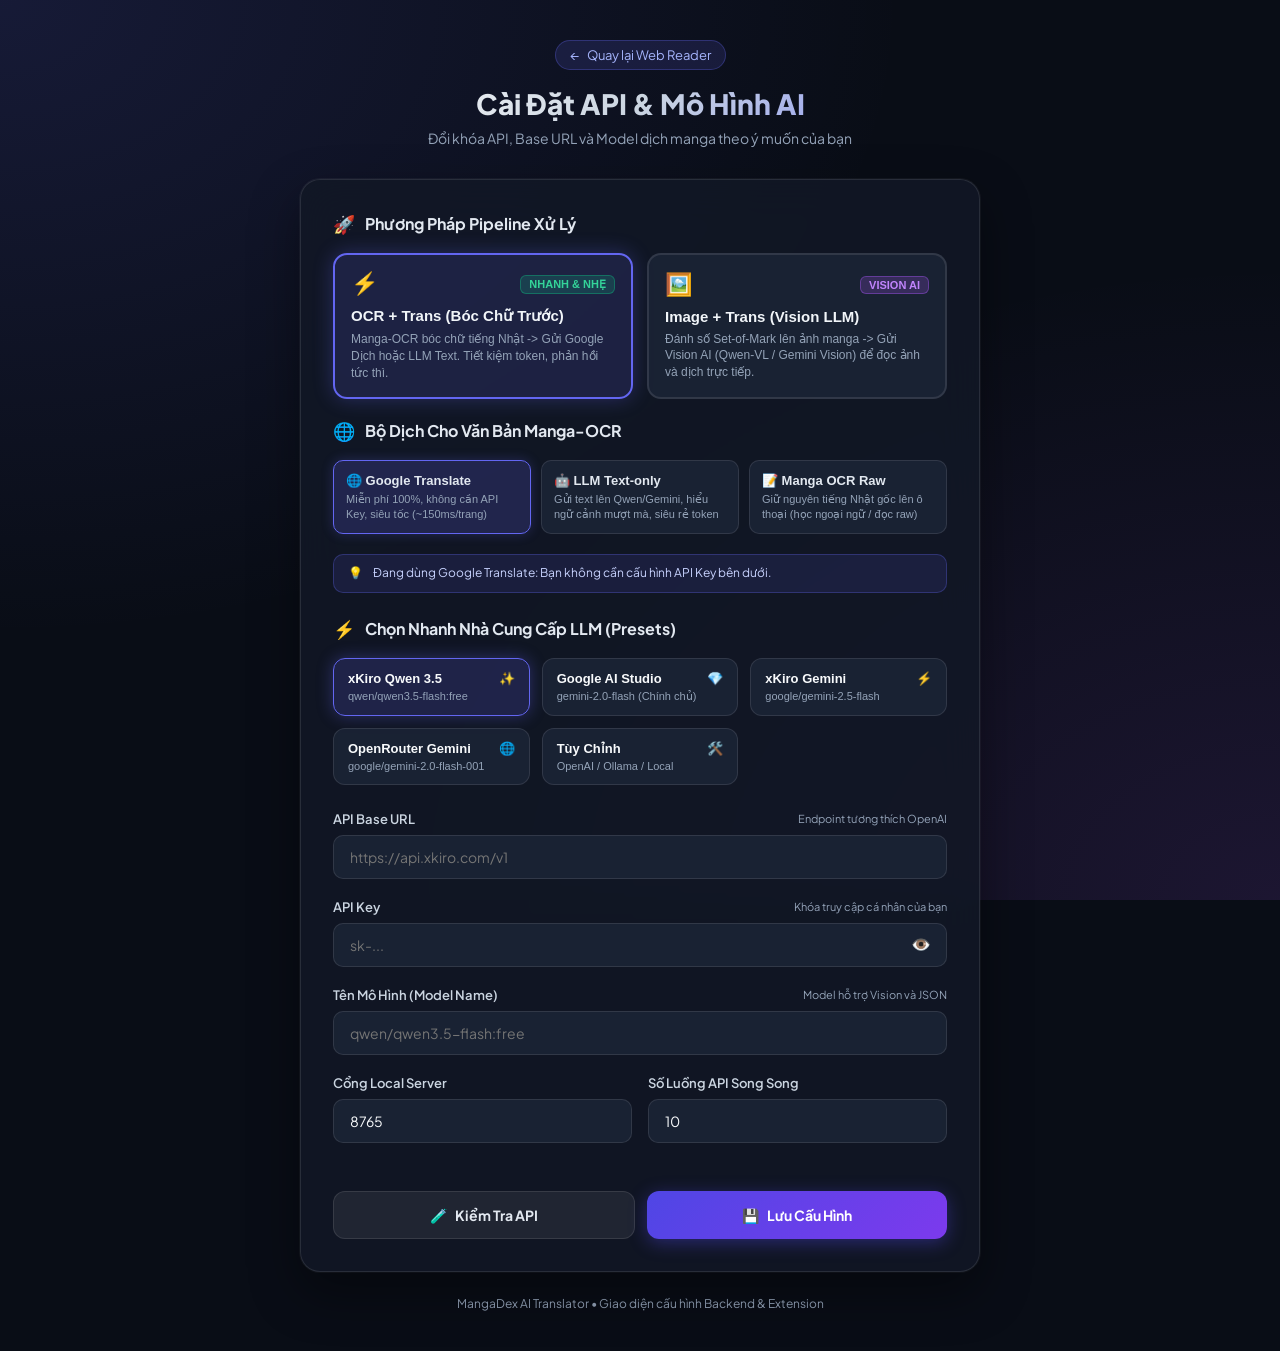
==== web_reader/settings.html @ a0b5b31e "feat: initial commit for MangaDex Overlay Translator MVP" ====
<!DOCTYPE html>
<html lang="vi">
<head>
    <meta charset="UTF-8">
    <meta name="viewport" content="width=device-width, initial-scale=1.0">
    <title>Cài Đặt API & Mô Hình - MangaDex AI Translator</title>
    <link rel="preconnect" href="https://fonts.googleapis.com">
    <link rel="preconnect" href="https://fonts.gstatic.com" crossorigin>
    <link href="https://fonts.googleapis.com/css2?family=Plus+Jakarta+Sans:wght@400;500;600;700;800&display=swap" rel="stylesheet">
    <style>
        :root {
            --bg-base: #090d16;
            --bg-card: rgba(18, 24, 38, 0.85);
            --bg-input: rgba(30, 41, 59, 0.7);
            --border-color: rgba(255, 255, 255, 0.1);
            --border-focus: #6366f1;
            --primary: #6366f1;
            --primary-hover: #4f46e5;
            --primary-glow: rgba(99, 102, 241, 0.35);
            --accent: #a855f7;
            --text-main: #f8fafc;
            --text-muted: #94a3b8;
            --success: #10b981;
            --error: #ef4444;
            --warning: #f59e0b;
        }

        * {
            box-sizing: border-box;
            margin: 0;
            padding: 0;
        }

        body {
            font-family: 'Plus Jakarta Sans', -apple-system, BlinkMacSystemFont, sans-serif;
            background-color: var(--bg-base);
            background-image: 
                radial-gradient(at 0% 0%, rgba(99, 102, 241, 0.15) 0px, transparent 50%),
                radial-gradient(at 100% 100%, rgba(168, 85, 247, 0.12) 0px, transparent 50%);
            background-attachment: fixed;
            color: var(--text-main);
            min-height: 100vh;
            display: flex;
            flex-direction: column;
            align-items: center;
            padding: 40px 20px;
        }

        .container {
            width: 100%;
            max-width: 680px;
        }

        /* Header */
        .header {
            text-align: center;
            margin-bottom: 32px;
        }

        .badge-nav {
            display: inline-flex;
            align-items: center;
            gap: 8px;
            padding: 6px 14px;
            background: rgba(99, 102, 241, 0.15);
            border: 1px solid rgba(99, 102, 241, 0.3);
            border-radius: 999px;
            font-size: 13px;
            color: #a5b4fc;
            text-decoration: none;
            margin-bottom: 16px;
            transition: all 0.2s ease;
        }

        .badge-nav:hover {
            background: rgba(99, 102, 241, 0.25);
            transform: translateY(-1px);
        }

        .title {
            font-size: 28px;
            font-weight: 800;
            background: linear-gradient(135deg, #ffffff 0%, #cbd5e1 50%, #818cf8 100%);
            -webkit-background-clip: text;
            -webkit-text-fill-color: transparent;
            margin-bottom: 8px;
        }

        .subtitle {
            font-size: 14px;
            color: var(--text-muted);
        }

        /* Settings Card */
        .card {
            background: var(--bg-card);
            backdrop-filter: blur(20px);
            -webkit-backdrop-filter: blur(20px);
            border: 1px solid var(--border-color);
            border-radius: 20px;
            padding: 32px;
            box-shadow: 0 20px 50px rgba(0, 0, 0, 0.4), 0 0 0 1px rgba(255, 255, 255, 0.05);
            margin-bottom: 24px;
        }

        .section-title {
            font-size: 16px;
            font-weight: 700;
            color: #e2e8f0;
            margin-bottom: 18px;
            display: flex;
            align-items: center;
            gap: 10px;
        }

        .section-title span.icon {
            font-size: 18px;
        }

        /* Pipeline & Provider Cards */
        .pipeline-grid {
            display: grid;
            grid-template-columns: 1fr 1fr;
            gap: 14px;
            margin-bottom: 20px;
        }

        .pipeline-card {
            background: var(--bg-input);
            border: 2px solid var(--border-color);
            border-radius: 14px;
            padding: 16px;
            color: var(--text-main);
            cursor: pointer;
            text-align: left;
            transition: all 0.2s cubic-bezier(0.16, 1, 0.3, 1);
            position: relative;
        }

        .pipeline-card:hover {
            border-color: rgba(99, 102, 241, 0.6);
            transform: translateY(-2px);
        }

        .pipeline-card.active {
            border-color: #6366f1;
            background: rgba(99, 102, 241, 0.15);
            box-shadow: 0 0 20px rgba(99, 102, 241, 0.3);
        }

        .pipeline-card-header {
            display: flex;
            justify-content: space-between;
            align-items: center;
            margin-bottom: 10px;
        }

        .badge-icon {
            font-size: 22px;
        }

        .badge-tag {
            font-size: 11px;
            font-weight: 700;
            padding: 2px 8px;
            border-radius: 6px;
            text-transform: uppercase;
        }

        .tag-speed {
            background: rgba(16, 185, 129, 0.2);
            color: #34d399;
            border: 1px solid rgba(16, 185, 129, 0.4);
        }

        .tag-vision {
            background: rgba(168, 85, 247, 0.2);
            color: #c084fc;
            border: 1px solid rgba(168, 85, 247, 0.4);
        }

        .pipeline-title {
            font-size: 15px;
            font-weight: 700;
            margin-bottom: 6px;
            color: #f1f5f9;
        }

        .pipeline-desc {
            font-size: 12px;
            color: var(--text-muted);
            line-height: 1.4;
        }

        .provider-grid {
            display: grid;
            grid-template-columns: repeat(auto-fit, minmax(180px, 1fr));
            gap: 10px;
            margin-bottom: 20px;
        }

        .provider-card {
            background: var(--bg-input);
            border: 1px solid var(--border-color);
            border-radius: 10px;
            padding: 12px;
            color: var(--text-main);
            cursor: pointer;
            text-align: left;
            transition: all 0.2s ease;
        }

        .provider-card:hover {
            border-color: rgba(99, 102, 241, 0.5);
            background: rgba(99, 102, 241, 0.08);
        }

        .provider-card.active {
            border-color: #6366f1;
            background: rgba(99, 102, 241, 0.2);
            box-shadow: 0 0 12px rgba(99, 102, 241, 0.25);
        }

        .provider-title {
            font-size: 13px;
            font-weight: 700;
            margin-bottom: 4px;
            color: #e2e8f0;
        }

        .provider-desc {
            font-size: 11px;
            color: var(--text-muted);
            line-height: 1.3;
        }

        .mode-info-banner {
            background: rgba(99, 102, 241, 0.12);
            border: 1px solid rgba(99, 102, 241, 0.3);
            border-radius: 10px;
            padding: 10px 14px;
            margin-bottom: 24px;
            display: flex;
            align-items: center;
            gap: 10px;
            font-size: 12px;
            color: #c7d2fe;
            line-height: 1.4;
        }

        .dimmed-section {
            opacity: 0.5;
            transition: all 0.3s ease;
        }

        /* Preset Cards */
        .presets-grid {
            display: grid;
            grid-template-columns: repeat(auto-fit, minmax(180px, 1fr));
            gap: 12px;
            margin-bottom: 26px;
        }

        .preset-btn {
            background: var(--bg-input);
            border: 1px solid var(--border-color);
            border-radius: 12px;
            padding: 12px 14px;
            color: var(--text-main);
            cursor: pointer;
            text-align: left;
            transition: all 0.2s ease;
            position: relative;
        }

        .preset-btn:hover {
            border-color: rgba(99, 102, 241, 0.6);
            background: rgba(99, 102, 241, 0.1);
            transform: translateY(-2px);
        }

        .preset-btn.active {
            border-color: var(--primary);
            background: rgba(99, 102, 241, 0.18);
            box-shadow: 0 0 16px var(--primary-glow);
        }

        .preset-name {
            font-size: 13px;
            font-weight: 700;
            margin-bottom: 4px;
            display: flex;
            align-items: center;
            justify-content: space-between;
        }

        .preset-desc {
            font-size: 11px;
            color: var(--text-muted);
            white-space: nowrap;
            overflow: hidden;
            text-overflow: ellipsis;
        }

        /* Form Controls */
        .form-group {
            margin-bottom: 20px;
        }

        .form-label {
            display: flex;
            justify-content: space-between;
            align-items: center;
            font-size: 13px;
            font-weight: 600;
            color: #cbd5e1;
            margin-bottom: 8px;
        }

        .form-label .hint {
            font-size: 11px;
            font-weight: 400;
            color: var(--text-muted);
        }

        .input-wrapper {
            position: relative;
            display: flex;
            align-items: center;
        }

        .form-input {
            width: 100%;
            background: var(--bg-input);
            border: 1px solid var(--border-color);
            border-radius: 10px;
            padding: 12px 16px;
            font-size: 14px;
            font-family: inherit;
            color: var(--text-main);
            outline: none;
            transition: all 0.2s ease;
        }

        .form-input:focus {
            border-color: var(--border-focus);
            box-shadow: 0 0 0 3px rgba(99, 102, 241, 0.25);
            background: rgba(30, 41, 59, 0.9);
        }

        .toggle-password-btn {
            position: absolute;
            right: 12px;
            background: none;
            border: none;
            color: var(--text-muted);
            cursor: pointer;
            font-size: 16px;
            padding: 4px;
            border-radius: 4px;
            transition: color 0.2s;
        }

        .toggle-password-btn:hover {
            color: var(--text-main);
        }

        .grid-2 {
            display: grid;
            grid-template-columns: 1fr 1fr;
            gap: 16px;
        }

        /* Test Result Alert */
        .alert-box {
            padding: 12px 16px;
            border-radius: 10px;
            font-size: 13px;
            margin-bottom: 20px;
            display: none;
            animation: fadeIn 0.3s ease;
        }

        @keyframes fadeIn {
            from { opacity: 0; transform: translateY(-6px); }
            to { opacity: 1; transform: translateY(0); }
        }

        .alert-box.success {
            display: flex;
            align-items: center;
            gap: 10px;
            background: rgba(16, 185, 129, 0.15);
            border: 1px solid rgba(16, 185, 129, 0.35);
            color: #6ee7b7;
        }

        .alert-box.error {
            display: flex;
            align-items: center;
            gap: 10px;
            background: rgba(239, 68, 68, 0.15);
            border: 1px solid rgba(239, 68, 68, 0.35);
            color: #fca5a5;
        }

        .alert-box.info {
            display: flex;
            align-items: center;
            gap: 10px;
            background: rgba(99, 102, 241, 0.15);
            border: 1px solid rgba(99, 102, 241, 0.35);
            color: #c7d2fe;
        }

        /* Buttons */
        .actions-group {
            display: flex;
            gap: 12px;
            margin-top: 28px;
        }

        .btn {
            flex: 1;
            padding: 14px 20px;
            border-radius: 12px;
            border: none;
            font-size: 14px;
            font-weight: 700;
            font-family: inherit;
            cursor: pointer;
            display: inline-flex;
            align-items: center;
            justify-content: center;
            gap: 8px;
            transition: all 0.2s cubic-bezier(0.16, 1, 0.3, 1);
        }

        .btn-primary {
            background: linear-gradient(135deg, #4f46e5 0%, #7c3aed 100%);
            color: white;
            box-shadow: 0 4px 18px rgba(79, 70, 229, 0.4);
        }

        .btn-primary:hover:not(:disabled) {
            filter: brightness(1.1);
            transform: translateY(-2px);
            box-shadow: 0 8px 24px rgba(79, 70, 229, 0.55);
        }

        .btn-secondary {
            background: rgba(255, 255, 255, 0.07);
            color: #e2e8f0;
            border: 1px solid var(--border-color);
        }

        .btn-secondary:hover:not(:disabled) {
            background: rgba(255, 255, 255, 0.12);
            transform: translateY(-1px);
        }

        .btn:disabled {
            opacity: 0.6;
            cursor: not-allowed;
            transform: none !important;
        }

        .spinner {
            width: 16px;
            height: 16px;
            border: 2px solid rgba(255, 255, 255, 0.3);
            border-top-color: white;
            border-radius: 50%;
            animation: spin 0.8s linear infinite;
        }

        @keyframes spin {
            to { transform: rotate(360deg); }
        }

        /* Footer */
        .footer {
            text-align: center;
            font-size: 12px;
            color: var(--text-muted);
            margin-top: 10px;
        }
    </style>
</head>
<body>

    <div class="container">
        <!-- Navigation Header -->
        <div class="header">
            <a href="/" class="badge-nav">
                <span>←</span>
                <span>Quay lại Web Reader</span>
            </a>
            <h1 class="title">Cài Đặt API & Mô Hình AI</h1>
            <p class="subtitle">Đổi khóa API, Base URL và Model dịch manga theo ý muốn của bạn</p>
        </div>

        <div class="card">
            <!-- 1. PIPELINE SELECTOR -->
            <div class="section-title">
                <span class="icon">🚀</span>
                <span>Phương Pháp Pipeline Xử Lý</span>
            </div>

            <div class="pipeline-grid" id="pipelineGrid">
                <button type="button" class="pipeline-card active" data-pipeline="ocr_trans">
                    <div class="pipeline-card-header">
                        <span class="badge-icon">⚡</span>
                        <span class="badge-tag tag-speed">Nhanh & Nhẹ</span>
                    </div>
                    <div class="pipeline-title">OCR + Trans (Bóc Chữ Trước)</div>
                    <div class="pipeline-desc">Manga-OCR bóc chữ tiếng Nhật -> Gửi Google Dịch hoặc LLM Text. Tiết kiệm token, phản hồi tức thì.</div>
                </button>

                <button type="button" class="pipeline-card" data-pipeline="image_trans">
                    <div class="pipeline-card-header">
                        <span class="badge-icon">🖼️</span>
                        <span class="badge-tag tag-vision">Vision AI</span>
                    </div>
                    <div class="pipeline-title">Image + Trans (Vision LLM)</div>
                    <div class="pipeline-desc">Đánh số Set-of-Mark lên ảnh manga -> Gửi Vision AI (Qwen-VL / Gemini Vision) để đọc ảnh và dịch trực tiếp.</div>
                </button>
            </div>

            <!-- 2. TRANSLATION PROVIDER (CHO OCR_TRANS) -->
            <div id="ocrProvidersSection">
                <div class="section-title" style="margin-top: 10px;">
                    <span class="icon">🌐</span>
                    <span>Bộ Dịch Cho Văn Bản Manga-OCR</span>
                </div>
                <div class="provider-grid" id="providerGrid">
                    <button type="button" class="provider-card active" data-provider="google">
                        <div class="provider-title">🌐 Google Translate</div>
                        <div class="provider-desc">Miễn phí 100%, không cần API Key, siêu tốc (~150ms/trang)</div>
                    </button>
                    <button type="button" class="provider-card" data-provider="llm_text">
                        <div class="provider-title">🤖 LLM Text-only</div>
                        <div class="provider-desc">Gửi text lên Qwen/Gemini, hiểu ngữ cảnh mượt mà, siêu rẻ token</div>
                    </button>
                    <button type="button" class="provider-card" data-provider="raw">
                        <div class="provider-title">📝 Manga OCR Raw</div>
                        <div class="provider-desc">Giữ nguyên tiếng Nhật gốc lên ô thoại (học ngoại ngữ / đọc raw)</div>
                    </button>
                </div>
            </div>

            <div class="mode-info-banner" id="modeInfoBanner">
                <span>💡</span>
                <span id="modeInfoText">Đang dùng Google Translate: Bạn không cần cấu hình API Key bên dưới.</span>
            </div>

            <!-- Preset Selector -->
            <div class="section-title" id="presetSectionTitle">
                <span class="icon">⚡</span>
                <span>Chọn Nhanh Nhà Cung Cấp LLM (Presets)</span>
            </div>

            <div class="presets-grid" id="presetsGrid">
                <button type="button" class="preset-btn active" data-preset="xkiro_qwen">
                    <div class="preset-name">xKiro Qwen 3.5 <span>✨</span></div>
                    <div class="preset-desc">qwen/qwen3.5-flash:free</div>
                </button>
                <button type="button" class="preset-btn" data-preset="google_aistudio">
                    <div class="preset-name">Google AI Studio <span>💎</span></div>
                    <div class="preset-desc">gemini-2.0-flash (Chính chủ)</div>
                </button>
                <button type="button" class="preset-btn" data-preset="xkiro_gemini">
                    <div class="preset-name">xKiro Gemini <span>⚡</span></div>
                    <div class="preset-desc">google/gemini-2.5-flash</div>
                </button>
                <button type="button" class="preset-btn" data-preset="openrouter_gemini">
                    <div class="preset-name">OpenRouter Gemini <span>🌐</span></div>
                    <div class="preset-desc">google/gemini-2.0-flash-001</div>
                </button>
                <button type="button" class="preset-btn" data-preset="custom">
                    <div class="preset-name">Tùy Chỉnh <span>🛠️</span></div>
                    <div class="preset-desc">OpenAI / Ollama / Local</div>
                </button>
            </div>

            <!-- Alert Notification -->
            <div class="alert-box" id="alertBox"></div>

            <!-- Form -->
            <form id="configForm">
                <!-- Base URL -->
                <div class="form-group">
                    <label class="form-label" for="baseUrl">
                        <span>API Base URL</span>
                        <span class="hint">Endpoint tương thích OpenAI</span>
                    </label>
                    <div class="input-wrapper">
                        <input type="text" id="baseUrl" class="form-input" placeholder="https://api.xkiro.com/v1" required>
                    </div>
                </div>

                <!-- API Key -->
                <div class="form-group">
                    <label class="form-label" for="apiKey">
                        <span>API Key</span>
                        <span class="hint">Khóa truy cập cá nhân của bạn</span>
                    </label>
                    <div class="input-wrapper">
                        <input type="password" id="apiKey" class="form-input" placeholder="sk-..." required>
                        <button type="button" class="toggle-password-btn" id="toggleKeyBtn" title="Xem/Ẩn API Key">👁️</button>
                    </div>
                </div>

                <!-- Model Name -->
                <div class="form-group">
                    <label class="form-label" for="modelName">
                        <span>Tên Mô Hình (Model Name)</span>
                        <span class="hint">Model hỗ trợ Vision và JSON</span>
                    </label>
                    <div class="input-wrapper">
                        <input type="text" id="modelName" class="form-input" placeholder="qwen/qwen3.5-flash:free" required>
                    </div>
                </div>

                <!-- Grid thông số phụ -->
                <div class="grid-2">
                    <div class="form-group">
                        <label class="form-label" for="serverPort">
                            <span>Cổng Local Server</span>
                        </label>
                        <input type="number" id="serverPort" class="form-input" value="8765" readonly title="Cổng dịch vụ">
                    </div>
                    <div class="form-group">
                        <label class="form-label" for="maxWorkers">
                            <span>Số Luồng API Song Song</span>
                        </label>
                        <input type="number" id="maxWorkers" class="form-input" value="10" min="1" max="20">
                    </div>
                </div>

                <!-- Actions -->
                <div class="actions-group">
                    <button type="button" class="btn btn-secondary" id="btnTestApi">
                        <span id="testIcon">🧪</span>
                        <span id="testText">Kiểm Tra API</span>
                    </button>
                    <button type="submit" class="btn btn-primary" id="btnSaveConfig">
                        <span id="saveIcon">💾</span>
                        <span id="saveText">Lưu Cấu Hình</span>
                    </button>
                </div>
            </form>
        </div>

        <div class="footer">
            <span>MangaDex AI Translator • Giao diện cấu hình Backend & Extension</span>
        </div>
    </div>

    <script>
        const PRESETS = {
            xkiro_qwen: {
                baseUrl: 'https://api.xkiro.com/v1',
                model: 'qwen/qwen3.5-flash:free',
            },
            google_aistudio: {
                baseUrl: 'https://generativelanguage.googleapis.com/v1beta/openai/',
                model: 'gemini-2.0-flash',
            },
            xkiro_gemini: {
                baseUrl: 'https://api.xkiro.com/v1',
                model: 'google/gemini-2.5-flash',
            },
            openrouter_gemini: {
                baseUrl: 'https://openrouter.ai/api/v1',
                model: 'google/gemini-2.0-flash-001',
            },
            custom: {}
        };

        const elements = {
            baseUrl: document.getElementById('baseUrl'),
            apiKey: document.getElementById('apiKey'),
            modelName: document.getElementById('modelName'),
            serverPort: document.getElementById('serverPort'),
            maxWorkers: document.getElementById('maxWorkers'),
            toggleKeyBtn: document.getElementById('toggleKeyBtn'),
            btnTestApi: document.getElementById('btnTestApi'),
            btnSaveConfig: document.getElementById('btnSaveConfig'),
            testIcon: document.getElementById('testIcon'),
            testText: document.getElementById('testText'),
            saveIcon: document.getElementById('saveIcon'),
            saveText: document.getElementById('saveText'),
            alertBox: document.getElementById('alertBox'),
            configForm: document.getElementById('configForm'),
            presetButtons: document.querySelectorAll('.preset-btn')
        };

        let currentPipeline = 'ocr_trans';
        let currentProvider = 'google';

        const pipelineButtons = document.querySelectorAll('.pipeline-card');
        const providerButtons = document.querySelectorAll('.provider-card');
        const ocrProvidersSection = document.getElementById('ocrProvidersSection');
        const modeInfoBanner = document.getElementById('modeInfoBanner');
        const modeInfoText = document.getElementById('modeInfoText');
        const presetSectionTitle = document.getElementById('presetSectionTitle');
        const presetsGrid = document.getElementById('presetsGrid');

        function updateModeUI() {
            pipelineButtons.forEach(btn => {
                btn.classList.toggle('active', btn.getAttribute('data-pipeline') === currentPipeline);
            });

            if (currentPipeline === 'image_trans') {
                if (ocrProvidersSection) ocrProvidersSection.style.display = 'none';
                if (modeInfoBanner) modeInfoBanner.style.display = 'flex';
                if (modeInfoText) modeInfoText.textContent = '🖼️ Image + Trans (Vision AI): Dùng mô hình Multimodal Vision LLM đọc ảnh Set-of-Mark và dịch trực tiếp.';
                elements.apiKey.required = true;
                elements.baseUrl.required = true;
                elements.modelName.required = true;
                if (presetSectionTitle) presetSectionTitle.style.display = 'flex';
                if (presetsGrid) {
                    presetsGrid.style.display = 'grid';
                    presetsGrid.classList.remove('dimmed-section');
                }
            } else {
                if (ocrProvidersSection) ocrProvidersSection.style.display = 'block';
                providerButtons.forEach(btn => {
                    btn.classList.toggle('active', btn.getAttribute('data-provider') === currentProvider);
                });

                if (currentProvider === 'google') {
                    if (modeInfoBanner) modeInfoBanner.style.display = 'flex';
                    if (modeInfoText) modeInfoText.textContent = '🌐 Manga-OCR + Google Translate: Chạy bóc chữ offline và dịch Google miễn phí. Không bắt buộc cấu hình API Key bên dưới.';
                    elements.apiKey.required = false;
                    elements.baseUrl.required = false;
                    elements.modelName.required = false;
                    if (presetsGrid) presetsGrid.classList.add('dimmed-section');
                } else if (currentProvider === 'raw') {
                    if (modeInfoBanner) modeInfoBanner.style.display = 'flex';
                    if (modeInfoText) modeInfoText.textContent = '📝 Manga-OCR Raw: Bóc tách và giữ nguyên chữ gốc tiếng Nhật 100% offline. Không cần API Key.';
                    elements.apiKey.required = false;
                    elements.baseUrl.required = false;
                    elements.modelName.required = false;
                    if (presetsGrid) presetsGrid.classList.add('dimmed-section');
                } else {
                    if (modeInfoBanner) modeInfoBanner.style.display = 'flex';
                    if (modeInfoText) modeInfoText.textContent = '🤖 Manga-OCR + LLM Text-only: Manga-OCR bóc chữ rồi gửi text thuần lên LLM. Tiết kiệm token, dịch mượt theo ngữ cảnh!';
                    elements.apiKey.required = true;
                    elements.baseUrl.required = true;
                    elements.modelName.required = true;
                    if (presetsGrid) presetsGrid.classList.remove('dimmed-section');
                }
            }
        }

        pipelineButtons.forEach(btn => {
            btn.addEventListener('click', () => {
                currentPipeline = btn.getAttribute('data-pipeline');
                updateModeUI();
            });
        });

        providerButtons.forEach(btn => {
            btn.addEventListener('click', () => {
                currentProvider = btn.getAttribute('data-provider');
                updateModeUI();
            });
        });

        function showAlert(type, message) {
            elements.alertBox.className = `alert-box ${type}`;
            elements.alertBox.innerHTML = `
                <span>${type === 'success' ? '✅' : type === 'error' ? '❌' : 'ℹ️'}</span>
                <span>${message}</span>
            `;
            elements.alertBox.style.display = 'flex';
        }

        function hideAlert() {
            elements.alertBox.style.display = 'none';
        }

        // Toggle password visibility
        elements.toggleKeyBtn.addEventListener('click', () => {
            const isPassword = elements.apiKey.type === 'password';
            elements.apiKey.type = isPassword ? 'text' : 'password';
            elements.toggleKeyBtn.textContent = isPassword ? '🔒' : '👁️';
        });

        // Preset button click
        elements.presetButtons.forEach(btn => {
            btn.addEventListener('click', () => {
                elements.presetButtons.forEach(b => b.classList.remove('active'));
                btn.classList.add('active');

                const presetKey = btn.getAttribute('data-preset');
                const p = PRESETS[presetKey];
                if (p && p.baseUrl) {
                    elements.baseUrl.value = p.baseUrl;
                    elements.modelName.value = p.model;
                }
            });
        });

        // Nạp cấu hình hiện tại từ Server
        async function loadCurrentConfig() {
            try {
                const res = await fetch('/api/config?full=1');
                if (res.ok) {
                    const data = await res.json();
                    elements.baseUrl.value = data.base_url || '';
                    elements.apiKey.value = data.api_key || '';
                    elements.modelName.value = data.model || '';
                    elements.serverPort.value = data.server_port || 8765;
                    elements.maxWorkers.value = data.max_workers || 10;

                    currentPipeline = data.pipeline_type || 'ocr_trans';
                    currentProvider = data.translation_provider || 'google';
                    updateModeUI();

                    // Nhận diện preset tương ứng nếu có
                    let matchedPreset = 'custom';
                    for (const [key, p] of Object.entries(PRESETS)) {
                        if (p.baseUrl === data.base_url && p.model === data.model) {
                            matchedPreset = key;
                            break;
                        }
                    }
                    elements.presetButtons.forEach(b => {
                        b.classList.toggle('active', b.getAttribute('data-preset') === matchedPreset);
                    });
                }
            } catch (err) {
                showAlert('error', 'Không thể kết nối đến server backend để nạp cấu hình!');
            }
        }

        // Kiểm tra API
        elements.btnTestApi.addEventListener('click', async () => {
            const baseUrl = elements.baseUrl.value.trim();
            const apiKey = elements.apiKey.value.trim();
            const model = elements.modelName.value.trim();

            if (!baseUrl || !apiKey || !model) {
                showAlert('error', 'Vui lòng điền đủ Base URL, API Key và Model trước khi kiểm tra!');
                return;
            }

            elements.btnTestApi.disabled = true;
            elements.testIcon.className = 'spinner';
            elements.testIcon.textContent = '';
            elements.testText.textContent = 'Đang kiểm tra...';
            hideAlert();

            const t0 = performance.now();
            try {
                const res = await fetch('/api/test-api', {
                    method: 'POST',
                    headers: { 'Content-Type': 'application/json' },
                    body: JSON.stringify({ base_url: baseUrl, api_key: apiKey, model })
                });
                const data = await res.json();
                const latency = Math.round(performance.now() - t0);

                if (data.ok) {
                    showAlert('success', `Kết nối thành công (${latency}ms)! Model phản hồi: "${data.reply || 'OK'}"`);
                } else {
                    showAlert('error', `Kiểm tra thất bại: ${data.message || 'Lỗi không xác định'}`);
                }
            } catch (err) {
                showAlert('error', `Lỗi mạng khi kết nối tới máy chủ local: ${err.message}`);
            } finally {
                elements.btnTestApi.disabled = false;
                elements.testIcon.className = '';
                elements.testIcon.textContent = '🧪';
                elements.testText.textContent = 'Kiểm Tra API';
            }
        });

        // Lưu Cấu Hình
        elements.configForm.addEventListener('submit', async (e) => {
            e.preventDefault();

            const payload = {
                pipeline_type: currentPipeline,
                translation_provider: currentPipeline === 'image_trans' ? 'vision_llm' : currentProvider,
                base_url: elements.baseUrl.value.trim(),
                api_key: elements.apiKey.value.trim(),
                model: elements.modelName.value.trim(),
                server_port: parseInt(elements.serverPort.value, 10) || 8765,
                max_workers: parseInt(elements.maxWorkers.value, 10) || 10
            };

            elements.btnSaveConfig.disabled = true;
            elements.saveIcon.className = 'spinner';
            elements.saveIcon.textContent = '';
            elements.saveText.textContent = 'Đang lưu...';
            hideAlert();

            try {
                const res = await fetch('/api/config', {
                    method: 'POST',
                    headers: { 'Content-Type': 'application/json' },
                    body: JSON.stringify(payload)
                });
                const data = await res.json();

                if (res.ok && data.ok) {
                    showAlert('success', 'Đã lưu cấu hình mới thành công! Hệ thống dịch đã sẵn sàng.');
                } else {
                    showAlert('error', `Không thể lưu cấu hình: ${data.message || 'Lỗi server'}`);
                }
            } catch (err) {
                showAlert('error', `Lỗi khi lưu cấu hình: ${err.message}`);
            } finally {
                elements.btnSaveConfig.disabled = false;
                elements.saveIcon.className = '';
                elements.saveIcon.textContent = '💾';
                elements.saveText.textContent = 'Lưu Cấu Hình';
            }
        });

        loadCurrentConfig();
    </script>
</body>
</html>
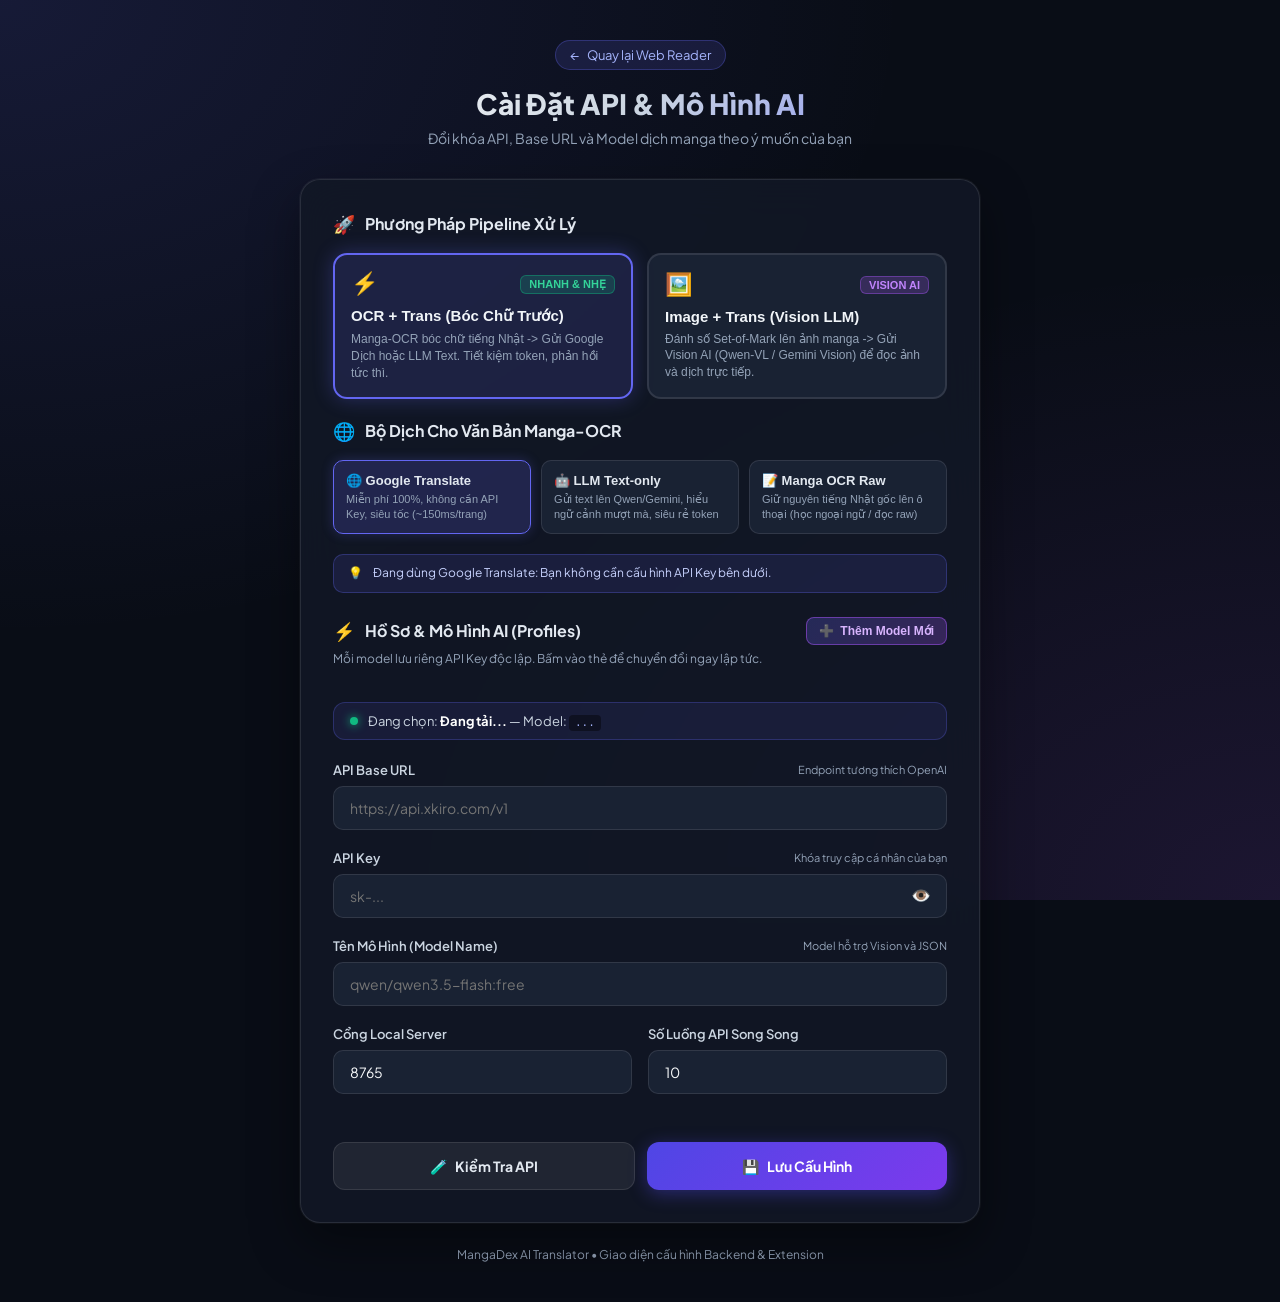
==== commit 3587e025: "non" ====
--- a/web_reader/settings.html
+++ b/web_reader/settings.html
@@ -253,53 +253,328 @@
             transition: all 0.3s ease;
         }
 
-        /* Preset Cards */
-        .presets-grid {
+        /* Section Header Row & Add Profile Button */
+        .section-header-row {
+            display: flex;
+            justify-content: space-between;
+            align-items: center;
+            margin-bottom: 6px;
+        }
+
+        .section-subtext {
+            font-size: 12px;
+            color: var(--text-muted);
+            margin-bottom: 16px;
+            line-height: 1.4;
+        }
+
+        .btn-add-profile {
+            display: inline-flex;
+            align-items: center;
+            gap: 6px;
+            padding: 6px 12px;
+            background: linear-gradient(135deg, rgba(99, 102, 241, 0.25) 0%, rgba(168, 85, 247, 0.25) 100%);
+            border: 1px solid rgba(168, 85, 247, 0.5);
+            border-radius: 8px;
+            color: #d8b4fe;
+            font-size: 12px;
+            font-weight: 700;
+            cursor: pointer;
+            transition: all 0.2s ease;
+        }
+
+        .btn-add-profile:hover {
+            background: linear-gradient(135deg, rgba(99, 102, 241, 0.45) 0%, rgba(168, 85, 247, 0.45) 100%);
+            border-color: #c084fc;
+            color: white;
+            transform: translateY(-1px);
+        }
+
+        /* Profile Cards Grid */
+        .profiles-grid {
             display: grid;
-            grid-template-columns: repeat(auto-fit, minmax(180px, 1fr));
+            grid-template-columns: repeat(auto-fit, minmax(200px, 1fr));
             gap: 12px;
-            margin-bottom: 26px;
-        }
-
-        .preset-btn {
+            margin-bottom: 18px;
+        }
+
+        .profile-card {
             background: var(--bg-input);
             border: 1px solid var(--border-color);
-            border-radius: 12px;
-            padding: 12px 14px;
+            border-radius: 14px;
+            padding: 14px;
             color: var(--text-main);
             cursor: pointer;
             text-align: left;
-            transition: all 0.2s ease;
+            transition: all 0.2s cubic-bezier(0.16, 1, 0.3, 1);
             position: relative;
-        }
-
-        .preset-btn:hover {
+            display: flex;
+            flex-direction: column;
+            gap: 8px;
+        }
+
+        .profile-card:hover {
             border-color: rgba(99, 102, 241, 0.6);
             background: rgba(99, 102, 241, 0.1);
             transform: translateY(-2px);
         }
 
-        .preset-btn.active {
+        .profile-card.active {
             border-color: var(--primary);
             background: rgba(99, 102, 241, 0.18);
-            box-shadow: 0 0 16px var(--primary-glow);
-        }
-
-        .preset-name {
+            box-shadow: 0 0 20px var(--primary-glow);
+        }
+
+        .profile-card-header {
+            display: flex;
+            align-items: center;
+            justify-content: space-between;
+            gap: 6px;
+        }
+
+        .profile-title-wrap {
+            display: flex;
+            align-items: center;
+            gap: 7px;
+            overflow: hidden;
+        }
+
+        .profile-icon {
+            font-size: 16px;
+            flex-shrink: 0;
+        }
+
+        .profile-name {
             font-size: 13px;
             font-weight: 700;
-            margin-bottom: 4px;
-            display: flex;
-            align-items: center;
-            justify-content: space-between;
-        }
-
-        .preset-desc {
-            font-size: 11px;
-            color: var(--text-muted);
+            color: #f8fafc;
             white-space: nowrap;
             overflow: hidden;
             text-overflow: ellipsis;
+        }
+
+        .profile-actions {
+            display: flex;
+            align-items: center;
+            gap: 4px;
+            flex-shrink: 0;
+        }
+
+        .badge-builtin {
+            font-size: 10px;
+            color: #94a3b8;
+            background: rgba(255, 255, 255, 0.06);
+            padding: 2px 6px;
+            border-radius: 4px;
+            font-weight: 500;
+        }
+
+        .btn-del-profile {
+            background: none;
+            border: none;
+            color: #94a3b8;
+            cursor: pointer;
+            padding: 3px 5px;
+            font-size: 13px;
+            border-radius: 4px;
+            line-height: 1;
+            transition: all 0.15s ease;
+        }
+
+        .btn-del-profile:hover {
+            color: #ef4444;
+            background: rgba(239, 68, 68, 0.15);
+        }
+
+        .profile-model-code {
+            font-family: ui-monospace, SFMono-Regular, Menlo, Monaco, Consolas, monospace;
+            font-size: 11px;
+            color: #94a3b8;
+            background: rgba(0, 0, 0, 0.35);
+            padding: 4px 8px;
+            border-radius: 6px;
+            white-space: nowrap;
+            overflow: hidden;
+            text-overflow: ellipsis;
+            border: 1px solid rgba(255, 255, 255, 0.05);
+        }
+
+        .profile-card-footer {
+            display: flex;
+            justify-content: space-between;
+            align-items: center;
+            margin-top: 2px;
+        }
+
+        .badge-key {
+            font-size: 10px;
+            font-weight: 700;
+            padding: 3px 8px;
+            border-radius: 6px;
+            display: inline-flex;
+            align-items: center;
+            gap: 4px;
+        }
+
+        .badge-key.key-yes {
+            background: rgba(16, 185, 129, 0.15);
+            color: #6ee7b7;
+            border: 1px solid rgba(16, 185, 129, 0.35);
+        }
+
+        .badge-key.key-no {
+            background: rgba(245, 158, 11, 0.15);
+            color: #fcd34d;
+            border: 1px solid rgba(245, 158, 11, 0.35);
+        }
+
+        .active-check {
+            font-size: 11px;
+            font-weight: 700;
+            color: #818cf8;
+        }
+
+        /* Active Profile Notification Banner */
+        .active-profile-banner {
+            background: rgba(99, 102, 241, 0.1);
+            border: 1px solid rgba(99, 102, 241, 0.28);
+            border-radius: 12px;
+            padding: 10px 16px;
+            margin-bottom: 22px;
+            font-size: 13px;
+            display: flex;
+            align-items: center;
+            gap: 10px;
+            color: #cbd5e1;
+        }
+
+        .active-dot {
+            width: 8px;
+            height: 8px;
+            border-radius: 50%;
+            background: #10b981;
+            box-shadow: 0 0 10px #10b981;
+            flex-shrink: 0;
+        }
+
+        .active-profile-banner strong {
+            color: #ffffff;
+        }
+
+        .active-profile-banner code {
+            font-family: ui-monospace, monospace;
+            background: rgba(0, 0, 0, 0.4);
+            padding: 2px 6px;
+            border-radius: 4px;
+            color: #a5b4fc;
+            font-size: 11px;
+        }
+
+        /* Modal Backdrop & Dialog */
+        .modal-backdrop {
+            position: fixed;
+            top: 0;
+            left: 0;
+            right: 0;
+            bottom: 0;
+            background: rgba(0, 0, 0, 0.75);
+            backdrop-filter: blur(8px);
+            -webkit-backdrop-filter: blur(8px);
+            z-index: 99999;
+            display: flex;
+            align-items: center;
+            justify-content: center;
+            padding: 20px;
+            opacity: 0;
+            pointer-events: none;
+            transition: all 0.2s ease;
+        }
+
+        .modal-backdrop.open {
+            opacity: 1;
+            pointer-events: auto;
+        }
+
+        .modal-dialog {
+            background: #121826;
+            border: 1px solid rgba(255, 255, 255, 0.15);
+            border-radius: 20px;
+            padding: 28px;
+            width: 100%;
+            max-width: 520px;
+            box-shadow: 0 25px 60px rgba(0, 0, 0, 0.7), 0 0 0 1px rgba(99, 102, 241, 0.2);
+            transform: translateY(12px) scale(0.96);
+            transition: all 0.25s cubic-bezier(0.16, 1, 0.3, 1);
+        }
+
+        .modal-backdrop.open .modal-dialog {
+            transform: translateY(0) scale(1);
+        }
+
+        .modal-header {
+            display: flex;
+            justify-content: space-between;
+            align-items: center;
+            margin-bottom: 16px;
+        }
+
+        .modal-title {
+            font-size: 18px;
+            font-weight: 800;
+            color: #ffffff;
+            display: flex;
+            align-items: center;
+            gap: 8px;
+        }
+
+        .modal-close-btn {
+            background: none;
+            border: none;
+            color: #94a3b8;
+            font-size: 20px;
+            cursor: pointer;
+            padding: 4px;
+            border-radius: 6px;
+            line-height: 1;
+            transition: color 0.2s, background 0.2s;
+        }
+
+        .modal-close-btn:hover {
+            color: #ffffff;
+            background: rgba(255, 255, 255, 0.1);
+        }
+
+        .template-chips-label {
+            font-size: 12px;
+            font-weight: 600;
+            color: #94a3b8;
+            margin-bottom: 8px;
+        }
+
+        .template-chips {
+            display: flex;
+            flex-wrap: wrap;
+            gap: 6px;
+            margin-bottom: 20px;
+        }
+
+        .template-chip {
+            background: rgba(255, 255, 255, 0.05);
+            border: 1px solid rgba(255, 255, 255, 0.12);
+            padding: 6px 12px;
+            border-radius: 8px;
+            font-size: 11px;
+            font-weight: 600;
+            color: #cbd5e1;
+            cursor: pointer;
+            transition: all 0.15s ease;
+        }
+
+        .template-chip:hover {
+            background: #4f46e5;
+            border-color: #6366f1;
+            color: white;
+            transform: translateY(-1px);
         }
 
         /* Form Controls */
@@ -554,33 +829,26 @@
                 <span id="modeInfoText">Đang dùng Google Translate: Bạn không cần cấu hình API Key bên dưới.</span>
             </div>
 
-            <!-- Preset Selector -->
-            <div class="section-title" id="presetSectionTitle">
-                <span class="icon">⚡</span>
-                <span>Chọn Nhanh Nhà Cung Cấp LLM (Presets)</span>
+            <!-- Preset & Profiles Selector -->
+            <div class="section-header-row" id="presetSectionTitle">
+                <div class="section-title" style="margin-bottom: 0;">
+                    <span class="icon">⚡</span>
+                    <span>Hồ Sơ & Mô Hình AI (Profiles)</span>
+                </div>
+                <button type="button" class="btn-add-profile" id="btnAddProfile">
+                    <span>➕</span>
+                    <span>Thêm Model Mới</span>
+                </button>
             </div>
-
-            <div class="presets-grid" id="presetsGrid">
-                <button type="button" class="preset-btn active" data-preset="xkiro_qwen">
-                    <div class="preset-name">xKiro Qwen 3.5 <span>✨</span></div>
-                    <div class="preset-desc">qwen/qwen3.5-flash:free</div>
-                </button>
-                <button type="button" class="preset-btn" data-preset="google_aistudio">
-                    <div class="preset-name">Google AI Studio <span>💎</span></div>
-                    <div class="preset-desc">gemini-2.0-flash (Chính chủ)</div>
-                </button>
-                <button type="button" class="preset-btn" data-preset="xkiro_gemini">
-                    <div class="preset-name">xKiro Gemini <span>⚡</span></div>
-                    <div class="preset-desc">google/gemini-2.5-flash</div>
-                </button>
-                <button type="button" class="preset-btn" data-preset="openrouter_gemini">
-                    <div class="preset-name">OpenRouter Gemini <span>🌐</span></div>
-                    <div class="preset-desc">google/gemini-2.0-flash-001</div>
-                </button>
-                <button type="button" class="preset-btn" data-preset="custom">
-                    <div class="preset-name">Tùy Chỉnh <span>🛠️</span></div>
-                    <div class="preset-desc">OpenAI / Ollama / Local</div>
-                </button>
+            <p class="section-subtext" id="presetSectionSubtext">Mỗi model lưu riêng API Key độc lập. Bấm vào thẻ để chuyển đổi ngay lập tức.</p>
+
+            <div class="profiles-grid" id="profilesGrid">
+                <!-- Sẽ được tải tự động từ config.profiles -->
+            </div>
+
+            <div class="active-profile-banner" id="activeProfileBanner">
+                <span class="active-dot"></span>
+                <span>Đang chọn: <strong id="activeProfileName">Đang tải...</strong> — Model: <code id="activeProfileModel">...</code></span>
             </div>
 
             <!-- Alert Notification -->
@@ -657,25 +925,99 @@
         </div>
     </div>
 
+    <!-- Modal Thêm Model Mới -->
+    <div class="modal-backdrop" id="addProfileModal">
+        <div class="modal-dialog">
+            <div class="modal-header">
+                <div class="modal-title">➕ Thêm Mô Hình AI Mới</div>
+                <button type="button" class="modal-close-btn" id="modalCloseBtn" title="Đóng">✕</button>
+            </div>
+
+            <div class="template-chips-label">⚡ Mẫu nhanh (bấm để tự điền Base URL & Model):</div>
+            <div class="template-chips">
+                <button type="button" class="template-chip" data-tpl="deepseek">DeepSeek V3</button>
+                <button type="button" class="template-chip" data-tpl="openai">OpenAI GPT-4o-mini</button>
+                <button type="button" class="template-chip" data-tpl="claude_or">Claude 3.5 Sonnet</button>
+                <button type="button" class="template-chip" data-tpl="ollama">Ollama Local (Llama 3)</button>
+                <button type="button" class="template-chip" data-tpl="groq">Groq Llama 3.3</button>
+            </div>
+
+            <form id="addProfileForm">
+                <div class="form-group">
+                    <label class="form-label" for="newProfName">
+                        <span>Tên gợi nhớ</span>
+                        <span class="hint">Ví dụ: DeepSeek V3, My OpenAI</span>
+                    </label>
+                    <input type="text" id="newProfName" class="form-input" placeholder="DeepSeek V3" required>
+                </div>
+
+                <div class="form-group">
+                    <label class="form-label" for="newProfBaseUrl">
+                        <span>API Base URL</span>
+                        <span class="hint">Endpoint tương thích OpenAI</span>
+                    </label>
+                    <input type="text" id="newProfBaseUrl" class="form-input" placeholder="https://api.deepseek.com/v1" required>
+                </div>
+
+                <div class="form-group">
+                    <label class="form-label" for="newProfModel">
+                        <span>Tên Mã Model (Model ID)</span>
+                        <span class="hint">Chuỗi model gửi trong JSON payload</span>
+                    </label>
+                    <input type="text" id="newProfModel" class="form-input" placeholder="deepseek-chat" required>
+                </div>
+
+                <div class="form-group">
+                    <label class="form-label" for="newProfApiKey">
+                        <span>API Key riêng cho Model này</span>
+                        <span class="hint">Lưu độc lập, không bị ghi đè khi đổi model</span>
+                    </label>
+                    <input type="password" id="newProfApiKey" class="form-input" placeholder="sk-..." required>
+                </div>
+
+                <div class="actions-group" style="margin-top: 24px;">
+                    <button type="button" class="btn btn-secondary" id="modalCancelBtn">Hủy Bỏ</button>
+                    <button type="submit" class="btn btn-primary" id="modalSubmitBtn">
+                        <span>💾</span>
+                        <span>Lưu & Kích Hoạt Ngay</span>
+                    </button>
+                </div>
+            </form>
+        </div>
+    </div>
+
     <script>
-        const PRESETS = {
-            xkiro_qwen: {
-                baseUrl: 'https://api.xkiro.com/v1',
-                model: 'qwen/qwen3.5-flash:free',
+        let appConfig = null;
+        let activeProfileId = 'xkiro_qwen';
+        let currentPipeline = 'ocr_trans';
+        let currentProvider = 'google';
+
+        const QUICK_TEMPLATES = {
+            deepseek: {
+                name: 'DeepSeek V3',
+                baseUrl: 'https://api.deepseek.com/v1',
+                model: 'deepseek-chat'
             },
-            google_aistudio: {
-                baseUrl: 'https://generativelanguage.googleapis.com/v1beta/openai/',
-                model: 'gemini-2.0-flash',
+            openai: {
+                name: 'OpenAI GPT-4o-mini',
+                baseUrl: 'https://api.openai.com/v1',
+                model: 'gpt-4o-mini'
             },
-            xkiro_gemini: {
-                baseUrl: 'https://api.xkiro.com/v1',
-                model: 'google/gemini-2.5-flash',
+            claude_or: {
+                name: 'Claude 3.5 Sonnet (OpenRouter)',
+                baseUrl: 'https://openrouter.ai/api/v1',
+                model: 'anthropic/claude-3.5-sonnet'
             },
-            openrouter_gemini: {
-                baseUrl: 'https://openrouter.ai/api/v1',
-                model: 'google/gemini-2.0-flash-001',
+            ollama: {
+                name: 'Ollama Local (Llama 3)',
+                baseUrl: 'http://localhost:11434/v1',
+                model: 'llama3'
             },
-            custom: {}
+            groq: {
+                name: 'Groq Llama 3.3 70B',
+                baseUrl: 'https://api.groq.com/openai/v1',
+                model: 'llama-3.3-70b-versatile'
+            }
         };
 
         const elements = {
@@ -693,11 +1035,22 @@
             saveText: document.getElementById('saveText'),
             alertBox: document.getElementById('alertBox'),
             configForm: document.getElementById('configForm'),
-            presetButtons: document.querySelectorAll('.preset-btn')
+            profilesGrid: document.getElementById('profilesGrid'),
+            btnAddProfile: document.getElementById('btnAddProfile'),
+            activeProfileBanner: document.getElementById('activeProfileBanner'),
+            activeProfileName: document.getElementById('activeProfileName'),
+            activeProfileModel: document.getElementById('activeProfileModel'),
+            
+            // Modal Elements
+            addProfileModal: document.getElementById('addProfileModal'),
+            modalCloseBtn: document.getElementById('modalCloseBtn'),
+            modalCancelBtn: document.getElementById('modalCancelBtn'),
+            addProfileForm: document.getElementById('addProfileForm'),
+            newProfName: document.getElementById('newProfName'),
+            newProfBaseUrl: document.getElementById('newProfBaseUrl'),
+            newProfModel: document.getElementById('newProfModel'),
+            newProfApiKey: document.getElementById('newProfApiKey')
         };
-
-        let currentPipeline = 'ocr_trans';
-        let currentProvider = 'google';
 
         const pipelineButtons = document.querySelectorAll('.pipeline-card');
         const providerButtons = document.querySelectorAll('.provider-card');
@@ -705,69 +1058,29 @@
         const modeInfoBanner = document.getElementById('modeInfoBanner');
         const modeInfoText = document.getElementById('modeInfoText');
         const presetSectionTitle = document.getElementById('presetSectionTitle');
-        const presetsGrid = document.getElementById('presetsGrid');
-
-        function updateModeUI() {
-            pipelineButtons.forEach(btn => {
-                btn.classList.toggle('active', btn.getAttribute('data-pipeline') === currentPipeline);
-            });
-
-            if (currentPipeline === 'image_trans') {
-                if (ocrProvidersSection) ocrProvidersSection.style.display = 'none';
-                if (modeInfoBanner) modeInfoBanner.style.display = 'flex';
-                if (modeInfoText) modeInfoText.textContent = '🖼️ Image + Trans (Vision AI): Dùng mô hình Multimodal Vision LLM đọc ảnh Set-of-Mark và dịch trực tiếp.';
-                elements.apiKey.required = true;
-                elements.baseUrl.required = true;
-                elements.modelName.required = true;
-                if (presetSectionTitle) presetSectionTitle.style.display = 'flex';
-                if (presetsGrid) {
-                    presetsGrid.style.display = 'grid';
-                    presetsGrid.classList.remove('dimmed-section');
-                }
-            } else {
-                if (ocrProvidersSection) ocrProvidersSection.style.display = 'block';
-                providerButtons.forEach(btn => {
-                    btn.classList.toggle('active', btn.getAttribute('data-provider') === currentProvider);
-                });
-
-                if (currentProvider === 'google') {
-                    if (modeInfoBanner) modeInfoBanner.style.display = 'flex';
-                    if (modeInfoText) modeInfoText.textContent = '🌐 Manga-OCR + Google Translate: Chạy bóc chữ offline và dịch Google miễn phí. Không bắt buộc cấu hình API Key bên dưới.';
-                    elements.apiKey.required = false;
-                    elements.baseUrl.required = false;
-                    elements.modelName.required = false;
-                    if (presetsGrid) presetsGrid.classList.add('dimmed-section');
-                } else if (currentProvider === 'raw') {
-                    if (modeInfoBanner) modeInfoBanner.style.display = 'flex';
-                    if (modeInfoText) modeInfoText.textContent = '📝 Manga-OCR Raw: Bóc tách và giữ nguyên chữ gốc tiếng Nhật 100% offline. Không cần API Key.';
-                    elements.apiKey.required = false;
-                    elements.baseUrl.required = false;
-                    elements.modelName.required = false;
-                    if (presetsGrid) presetsGrid.classList.add('dimmed-section');
-                } else {
-                    if (modeInfoBanner) modeInfoBanner.style.display = 'flex';
-                    if (modeInfoText) modeInfoText.textContent = '🤖 Manga-OCR + LLM Text-only: Manga-OCR bóc chữ rồi gửi text thuần lên LLM. Tiết kiệm token, dịch mượt theo ngữ cảnh!';
-                    elements.apiKey.required = true;
-                    elements.baseUrl.required = true;
-                    elements.modelName.required = true;
-                    if (presetsGrid) presetsGrid.classList.remove('dimmed-section');
-                }
-            }
-        }
-
-        pipelineButtons.forEach(btn => {
-            btn.addEventListener('click', () => {
-                currentPipeline = btn.getAttribute('data-pipeline');
-                updateModeUI();
-            });
-        });
-
-        providerButtons.forEach(btn => {
-            btn.addEventListener('click', () => {
-                currentProvider = btn.getAttribute('data-provider');
-                updateModeUI();
-            });
-        });
+        const presetSectionSubtext = document.getElementById('presetSectionSubtext');
+
+        function escapeHtml(str) {
+            if (!str) return '';
+            return String(str)
+                .replace(/&/g, '&amp;')
+                .replace(/</g, '&lt;')
+                .replace(/>/g, '&gt;')
+                .replace(/"/g, '&quot;')
+                .replace(/'/g, '&#039;');
+        }
+
+        function getProfileIcon(prof) {
+            const m = (prof.model || '').toLowerCase();
+            const u = (prof.base_url || '').toLowerCase();
+            if (m.includes('gemini') || u.includes('generativelanguage')) return '💎';
+            if (m.includes('qwen') || u.includes('xkiro')) return '⚡';
+            if (u.includes('deepseek') || m.includes('deepseek')) return '🐋';
+            if (u.includes('openrouter')) return '🌐';
+            if (u.includes('openai') || m.includes('gpt')) return '🧠';
+            if (u.includes('localhost') || u.includes('127.0.0.1')) return '💻';
+            return '🤖';
+        }
 
         function showAlert(type, message) {
             elements.alertBox.className = `alert-box ${type}`;
@@ -782,6 +1095,65 @@
             elements.alertBox.style.display = 'none';
         }
 
+        // Cập nhật giao diện Pipeline & Provider
+        function updateModeUI() {
+            pipelineButtons.forEach(btn => {
+                btn.classList.toggle('active', btn.getAttribute('data-pipeline') === currentPipeline);
+            });
+
+            if (currentPipeline === 'image_trans') {
+                if (ocrProvidersSection) ocrProvidersSection.style.display = 'none';
+                if (modeInfoBanner) modeInfoBanner.style.display = 'flex';
+                if (modeInfoText) modeInfoText.textContent = '🖼️ Image + Trans (Vision AI): Dùng mô hình Multimodal Vision LLM đọc tranh Set-of-Mark và dịch trực tiếp.';
+                elements.apiKey.required = true;
+                elements.baseUrl.required = true;
+                elements.modelName.required = true;
+                if (elements.profilesGrid) elements.profilesGrid.classList.remove('dimmed-section');
+            } else {
+                if (ocrProvidersSection) ocrProvidersSection.style.display = 'block';
+                providerButtons.forEach(btn => {
+                    btn.classList.toggle('active', btn.getAttribute('data-provider') === currentProvider);
+                });
+
+                if (currentProvider === 'google') {
+                    if (modeInfoBanner) modeInfoBanner.style.display = 'flex';
+                    if (modeInfoText) modeInfoText.textContent = '🌐 Manga-OCR + Google Translate: Chạy bóc chữ offline và dịch Google miễn phí. Không bắt buộc cấu hình API Key bên dưới.';
+                    elements.apiKey.required = false;
+                    elements.baseUrl.required = false;
+                    elements.modelName.required = false;
+                    if (elements.profilesGrid) elements.profilesGrid.classList.add('dimmed-section');
+                } else if (currentProvider === 'raw') {
+                    if (modeInfoBanner) modeInfoBanner.style.display = 'flex';
+                    if (modeInfoText) modeInfoText.textContent = '📝 Manga-OCR Raw: Bóc tách và giữ nguyên chữ gốc tiếng Nhật 100% offline. Không cần API Key.';
+                    elements.apiKey.required = false;
+                    elements.baseUrl.required = false;
+                    elements.modelName.required = false;
+                    if (elements.profilesGrid) elements.profilesGrid.classList.add('dimmed-section');
+                } else {
+                    if (modeInfoBanner) modeInfoBanner.style.display = 'flex';
+                    if (modeInfoText) modeInfoText.textContent = '🤖 Manga-OCR + LLM Text-only: Manga-OCR bóc chữ rồi gửi text thuần lên LLM. Tiết kiệm token, dịch mượt theo ngữ cảnh!';
+                    elements.apiKey.required = true;
+                    elements.baseUrl.required = true;
+                    elements.modelName.required = true;
+                    if (elements.profilesGrid) elements.profilesGrid.classList.remove('dimmed-section');
+                }
+            }
+        }
+
+        pipelineButtons.forEach(btn => {
+            btn.addEventListener('click', () => {
+                currentPipeline = btn.getAttribute('data-pipeline');
+                updateModeUI();
+            });
+        });
+
+        providerButtons.forEach(btn => {
+            btn.addEventListener('click', () => {
+                currentProvider = btn.getAttribute('data-provider');
+                updateModeUI();
+            });
+        });
+
         // Toggle password visibility
         elements.toggleKeyBtn.addEventListener('click', () => {
             const isPassword = elements.apiKey.type === 'password';
@@ -789,19 +1161,220 @@
             elements.toggleKeyBtn.textContent = isPassword ? '🔒' : '👁️';
         });
 
-        // Preset button click
-        elements.presetButtons.forEach(btn => {
-            btn.addEventListener('click', () => {
-                elements.presetButtons.forEach(b => b.classList.remove('active'));
-                btn.classList.add('active');
-
-                const presetKey = btn.getAttribute('data-preset');
-                const p = PRESETS[presetKey];
-                if (p && p.baseUrl) {
-                    elements.baseUrl.value = p.baseUrl;
-                    elements.modelName.value = p.model;
+        // Render danh sách Profile Cards
+        function renderProfiles() {
+            if (!appConfig || !appConfig.profiles) return;
+            elements.profilesGrid.innerHTML = '';
+
+            const profiles = appConfig.profiles;
+            activeProfileId = appConfig.active_profile || Object.keys(profiles)[0];
+
+            for (const [pid, prof] of Object.entries(profiles)) {
+                const isActive = (pid === activeProfileId);
+                const card = document.createElement('div');
+                card.className = `profile-card ${isActive ? 'active' : ''}`;
+                card.setAttribute('data-profile-id', pid);
+
+                const icon = getProfileIcon(prof);
+                const hasKey = prof.has_key || Boolean(prof.api_key && prof.api_key.trim());
+                const isBuiltin = prof.is_builtin;
+
+                card.innerHTML = `
+                    <div class="profile-card-header">
+                        <div class="profile-title-wrap">
+                            <span class="profile-icon">${icon}</span>
+                            <span class="profile-name" title="${escapeHtml(prof.name)}">${escapeHtml(prof.name)}</span>
+                        </div>
+                        <div class="profile-actions">
+                            ${isBuiltin ? `<span class="badge-builtin">Mặc định</span>` : `<button type="button" class="btn-del-profile" data-del-id="${pid}" title="Xóa model tùy chỉnh này">🗑️</button>`}
+                        </div>
+                    </div>
+                    <div class="profile-model-code" title="${escapeHtml(prof.model)}">${escapeHtml(prof.model)}</div>
+                    <div class="profile-card-footer">
+                        <span class="badge-key ${hasKey ? 'key-yes' : 'key-no'}">
+                            ${hasKey ? '🔑 Đã có Key' : '⚠️ Chưa có Key'}
+                        </span>
+                        <span class="active-check">${isActive ? '✓ Đang dùng' : 'Bấm để chọn'}</span>
+                    </div>
+                `;
+
+                // Bấm thẻ để đổi Profile
+                card.addEventListener('click', (e) => {
+                    if (e.target.closest('.btn-del-profile')) return;
+                    if (pid !== activeProfileId) {
+                        switchProfile(pid);
+                    }
+                });
+
+                // Bấm xóa Profile tùy chỉnh
+                const delBtn = card.querySelector('.btn-del-profile');
+                if (delBtn) {
+                    delBtn.addEventListener('click', (e) => {
+                        e.stopPropagation();
+                        handleDeleteProfile(pid, prof.name);
+                    });
+                }
+
+                elements.profilesGrid.appendChild(card);
+            }
+
+            updateActiveBanner();
+        }
+
+        function updateActiveBanner() {
+            if (!appConfig || !appConfig.profiles) return;
+            const prof = appConfig.profiles[activeProfileId];
+            if (prof) {
+                elements.activeProfileName.textContent = prof.name || activeProfileId;
+                elements.activeProfileModel.textContent = prof.model || 'N/A';
+            }
+        }
+
+        function syncFormFieldsWithActiveProfile() {
+            if (!appConfig || !appConfig.profiles) return;
+            const prof = appConfig.profiles[activeProfileId];
+            if (prof) {
+                elements.baseUrl.value = prof.base_url || '';
+                elements.modelName.value = prof.model || '';
+                elements.apiKey.value = prof.api_key || '';
+                elements.serverPort.value = appConfig.server_port || 8765;
+                elements.maxWorkers.value = appConfig.max_workers || 10;
+            }
+            updateActiveBanner();
+        }
+
+        // Chuyển đổi Profile 1-Click
+        async function switchProfile(pid) {
+            try {
+                const res = await fetch('/api/config', {
+                    method: 'POST',
+                    headers: { 'Content-Type': 'application/json' },
+                    body: JSON.stringify({
+                        action: 'switch_profile',
+                        profile_id: pid,
+                        return_full: true
+                    })
+                });
+                const data = await res.json();
+                if (data.ok && data.config) {
+                    appConfig = data.config;
+                    activeProfileId = appConfig.active_profile;
+                    syncFormFieldsWithActiveProfile();
+                    renderProfiles();
+                    showAlert('success', `Đã chuyển sang mô hình: <strong>${escapeHtml(appConfig.profiles[pid]?.name || pid)}</strong>`);
+                } else {
+                    showAlert('error', data.message || 'Không thể chuyển profile');
+                }
+            } catch (err) {
+                showAlert('error', `Lỗi khi chuyển profile: ${err.message}`);
+            }
+        }
+
+        // Xóa Profile tùy chỉnh
+        async function handleDeleteProfile(pid, name) {
+            if (!confirm(`Bạn có chắc muốn xóa mô hình "${name}" khỏi danh sách?`)) return;
+
+            try {
+                const res = await fetch('/api/config', {
+                    method: 'POST',
+                    headers: { 'Content-Type': 'application/json' },
+                    body: JSON.stringify({
+                        action: 'delete_profile',
+                        profile_id: pid,
+                        return_full: true
+                    })
+                });
+                const data = await res.json();
+                if (data.ok && data.config) {
+                    appConfig = data.config;
+                    activeProfileId = appConfig.active_profile;
+                    syncFormFieldsWithActiveProfile();
+                    renderProfiles();
+                    showAlert('info', `Đã xóa mô hình "${name}".`);
+                } else {
+                    showAlert('error', data.message || 'Không thể xóa profile');
+                }
+            } catch (err) {
+                showAlert('error', `Lỗi khi xóa profile: ${err.message}`);
+            }
+        }
+
+        // Quản lý Modal Thêm Profile
+        elements.btnAddProfile.addEventListener('click', () => {
+            elements.newProfName.value = '';
+            elements.newProfBaseUrl.value = '';
+            elements.newProfModel.value = '';
+            elements.newProfApiKey.value = '';
+            elements.addProfileModal.classList.add('open');
+            elements.newProfName.focus();
+        });
+
+        function closeModal() {
+            elements.addProfileModal.classList.remove('open');
+        }
+
+        elements.modalCloseBtn.addEventListener('click', closeModal);
+        elements.modalCancelBtn.addEventListener('click', closeModal);
+
+        elements.addProfileModal.addEventListener('click', (e) => {
+            if (e.target === elements.addProfileModal) closeModal();
+        });
+
+        // Click mẫu nhanh trong Modal
+        document.querySelectorAll('.template-chip').forEach(chip => {
+            chip.addEventListener('click', () => {
+                const tplKey = chip.getAttribute('data-tpl');
+                const tpl = QUICK_TEMPLATES[tplKey];
+                if (tpl) {
+                    elements.newProfName.value = tpl.name;
+                    elements.newProfBaseUrl.value = tpl.baseUrl;
+                    elements.newProfModel.value = tpl.model;
+                    elements.newProfApiKey.focus();
                 }
             });
+        });
+
+        // Submit thêm Profile Mới
+        elements.addProfileForm.addEventListener('submit', async (e) => {
+            e.preventDefault();
+
+            const profileData = {
+                name: elements.newProfName.value.trim(),
+                base_url: elements.newProfBaseUrl.value.trim(),
+                model: elements.newProfModel.value.trim(),
+                api_key: elements.newProfApiKey.value.trim()
+            };
+
+            const submitBtn = document.getElementById('modalSubmitBtn');
+            submitBtn.disabled = true;
+
+            try {
+                const res = await fetch('/api/config', {
+                    method: 'POST',
+                    headers: { 'Content-Type': 'application/json' },
+                    body: JSON.stringify({
+                        action: 'add_profile',
+                        profile: profileData,
+                        make_active: true,
+                        return_full: true
+                    })
+                });
+                const data = await res.json();
+                if (data.ok && data.config) {
+                    appConfig = data.config;
+                    activeProfileId = appConfig.active_profile;
+                    syncFormFieldsWithActiveProfile();
+                    renderProfiles();
+                    closeModal();
+                    showAlert('success', `Đã thêm và kích hoạt thành công mô hình mới: <strong>${escapeHtml(profileData.name)}</strong>!`);
+                } else {
+                    alert(data.message || 'Không thể thêm profile mới');
+                }
+            } catch (err) {
+                alert(`Lỗi khi tạo profile: ${err.message}`);
+            } finally {
+                submitBtn.disabled = false;
+            }
         });
 
         // Nạp cấu hình hiện tại từ Server
@@ -809,31 +1382,18 @@
             try {
                 const res = await fetch('/api/config?full=1');
                 if (res.ok) {
-                    const data = await res.json();
-                    elements.baseUrl.value = data.base_url || '';
-                    elements.apiKey.value = data.api_key || '';
-                    elements.modelName.value = data.model || '';
-                    elements.serverPort.value = data.server_port || 8765;
-                    elements.maxWorkers.value = data.max_workers || 10;
-
-                    currentPipeline = data.pipeline_type || 'ocr_trans';
-                    currentProvider = data.translation_provider || 'google';
+                    appConfig = await res.json();
+                    activeProfileId = appConfig.active_profile || 'xkiro_qwen';
+
+                    renderProfiles();
+                    syncFormFieldsWithActiveProfile();
+
+                    currentPipeline = appConfig.pipeline_type || 'ocr_trans';
+                    currentProvider = appConfig.translation_provider || 'google';
                     updateModeUI();
-
-                    // Nhận diện preset tương ứng nếu có
-                    let matchedPreset = 'custom';
-                    for (const [key, p] of Object.entries(PRESETS)) {
-                        if (p.baseUrl === data.base_url && p.model === data.model) {
-                            matchedPreset = key;
-                            break;
-                        }
-                    }
-                    elements.presetButtons.forEach(b => {
-                        b.classList.toggle('active', b.getAttribute('data-preset') === matchedPreset);
-                    });
                 }
             } catch (err) {
-                showAlert('error', 'Không thể kết nối đến server backend để nạp cấu hình!');
+                showAlert('error', 'Không thể kết nối đến máy chủ local backend để nạp cấu hình!');
             }
         }
 
@@ -859,7 +1419,12 @@
                 const res = await fetch('/api/test-api', {
                     method: 'POST',
                     headers: { 'Content-Type': 'application/json' },
-                    body: JSON.stringify({ base_url: baseUrl, api_key: apiKey, model })
+                    body: JSON.stringify({
+                        profile_id: activeProfileId,
+                        base_url: baseUrl,
+                        api_key: apiKey,
+                        model: model
+                    })
                 });
                 const data = await res.json();
                 const latency = Math.round(performance.now() - t0);
@@ -879,18 +1444,20 @@
             }
         });
 
-        // Lưu Cấu Hình
+        // Lưu Cấu Hình Form chính
         elements.configForm.addEventListener('submit', async (e) => {
             e.preventDefault();
 
             const payload = {
+                active_profile: activeProfileId,
                 pipeline_type: currentPipeline,
                 translation_provider: currentPipeline === 'image_trans' ? 'vision_llm' : currentProvider,
                 base_url: elements.baseUrl.value.trim(),
                 api_key: elements.apiKey.value.trim(),
                 model: elements.modelName.value.trim(),
                 server_port: parseInt(elements.serverPort.value, 10) || 8765,
-                max_workers: parseInt(elements.maxWorkers.value, 10) || 10
+                max_workers: parseInt(elements.maxWorkers.value, 10) || 10,
+                return_full: true
             };
 
             elements.btnSaveConfig.disabled = true;
@@ -908,7 +1475,10 @@
                 const data = await res.json();
 
                 if (res.ok && data.ok) {
-                    showAlert('success', 'Đã lưu cấu hình mới thành công! Hệ thống dịch đã sẵn sàng.');
+                    appConfig = data.config;
+                    renderProfiles();
+                    syncFormFieldsWithActiveProfile();
+                    showAlert('success', 'Đã lưu cấu hình mới thành công! API Key của profile đã được cập nhật an toàn.');
                 } else {
                     showAlert('error', `Không thể lưu cấu hình: ${data.message || 'Lỗi server'}`);
                 }
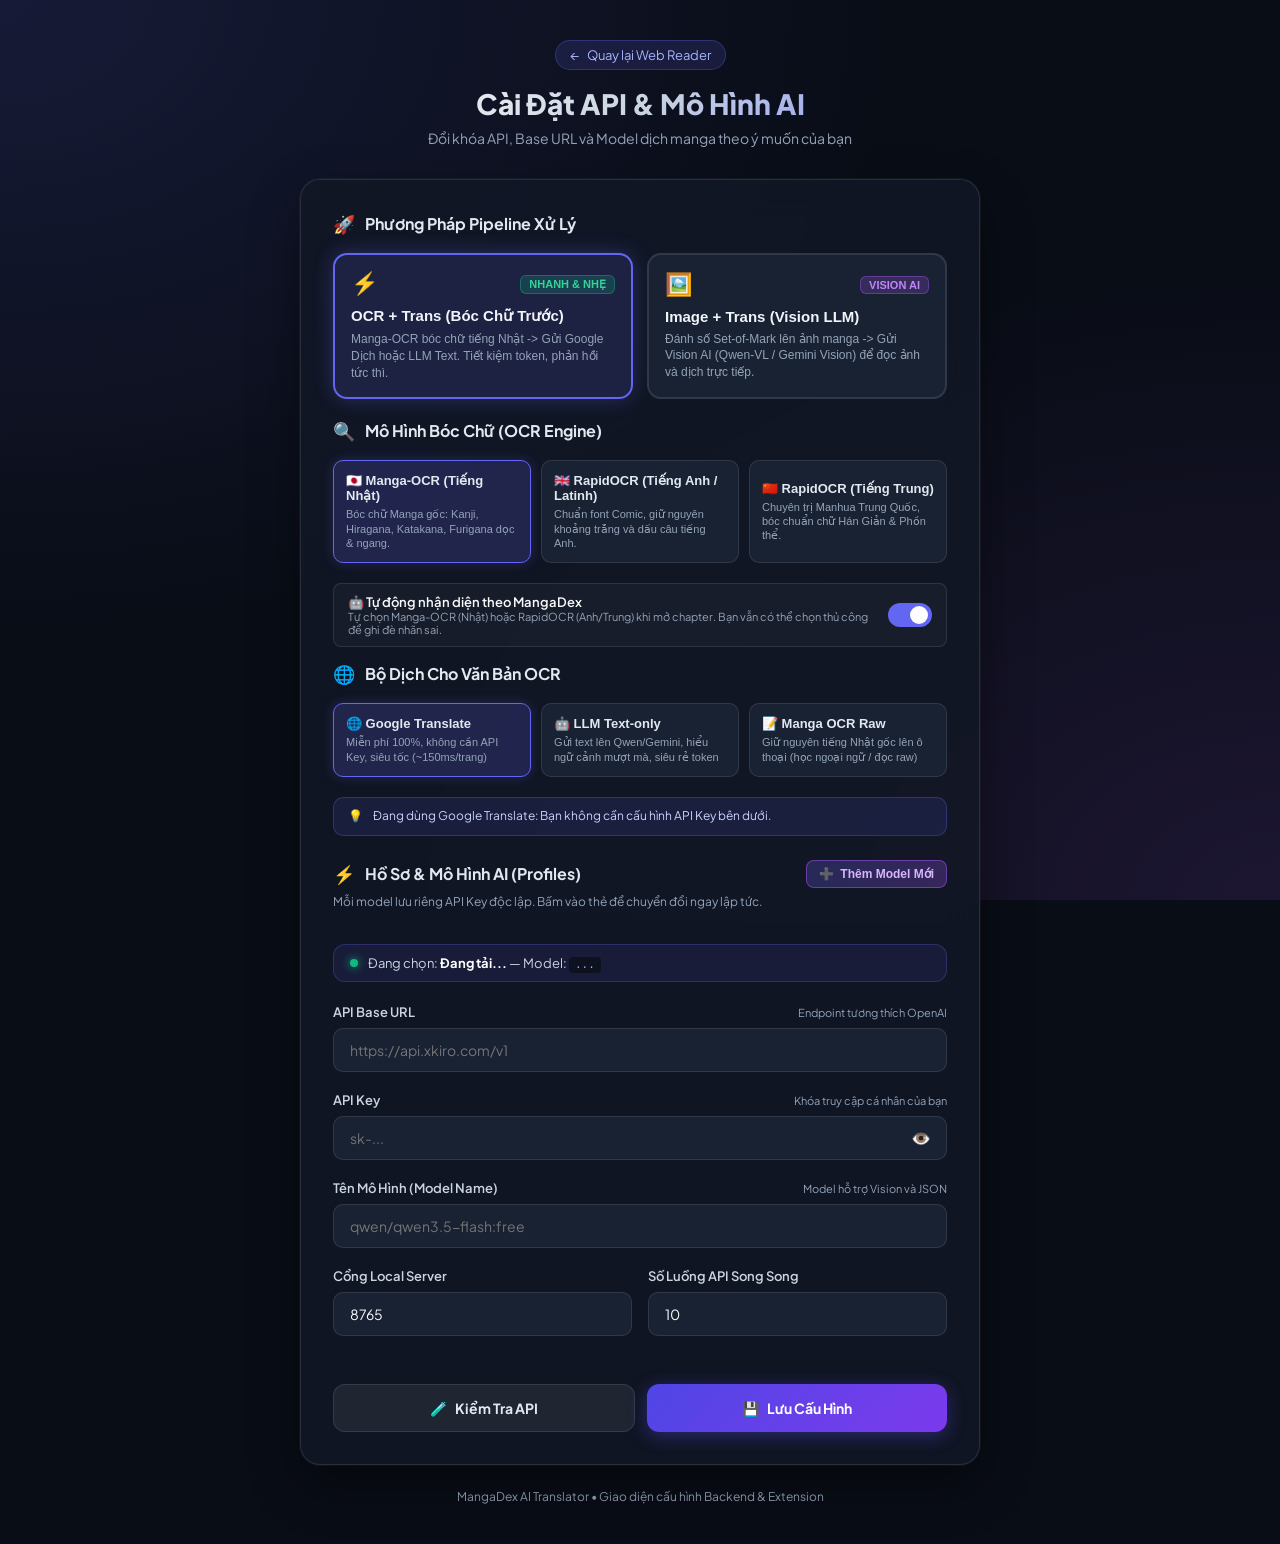
==== commit ee3f79f7: "feat: integrate RapidOCR (EN/CH), smart language auto-detect & GitHub readiness" ====
--- a/web_reader/settings.html
+++ b/web_reader/settings.html
@@ -802,11 +802,45 @@
                 </button>
             </div>
 
-            <!-- 2. TRANSLATION PROVIDER (CHO OCR_TRANS) -->
+            <!-- 2. OCR ENGINE SELECTOR (CHO OCR_TRANS) -->
+            <div id="ocrEngineSection">
+                <div class="section-title" style="margin-top: 15px;">
+                    <span class="icon">🔍</span>
+                    <span>Mô Hình Bóc Chữ (OCR Engine)</span>
+                </div>
+                <div class="provider-grid" id="ocrEngineGrid">
+                    <button type="button" class="provider-card active" data-ocr="manga_ocr">
+                        <div class="provider-title">🇯🇵 Manga-OCR (Tiếng Nhật)</div>
+                        <div class="provider-desc">Bóc chữ Manga gốc: Kanji, Hiragana, Katakana, Furigana dọc & ngang.</div>
+                    </button>
+                    <button type="button" class="provider-card" data-ocr="rapid_ocr_en">
+                        <div class="provider-title">🇬🇧 RapidOCR (Tiếng Anh / Latinh)</div>
+                        <div class="provider-desc">Chuẩn font Comic, giữ nguyên khoảng trắng và dấu câu tiếng Anh.</div>
+                    </button>
+                    <button type="button" class="provider-card" data-ocr="rapid_ocr_ch">
+                        <div class="provider-title">🇨🇳 RapidOCR (Tiếng Trung)</div>
+                        <div class="provider-desc">Chuyên trị Manhua Trung Quốc, bóc chuẩn chữ Hán Giản & Phồn thể.</div>
+                    </button>
+                </div>
+
+                <div style="margin-top: 10px; display: flex; align-items: center; justify-content: space-between; background: rgba(255,255,255,0.03); padding: 10px 14px; border-radius: 8px; border: 1px solid var(--border-color);">
+                    <div>
+                        <div style="font-weight: 600; font-size: 13px; color: var(--text-color);">🤖 Tự động nhận diện theo MangaDex</div>
+                        <div style="font-size: 11px; color: var(--text-muted);">Tự chọn Manga-OCR (Nhật) hoặc RapidOCR (Anh/Trung) khi mở chapter. Bạn vẫn có thể chọn thủ công để ghi đè nhãn sai.</div>
+                    </div>
+                    <label style="position: relative; display: inline-block; width: 44px; height: 24px; margin-left: 12px; flex-shrink: 0; cursor: pointer;">
+                        <input type="checkbox" id="autoDetectLangCheckbox" checked style="opacity: 0; width: 0; height: 0;">
+                        <span id="autoDetectSlider" style="position: absolute; cursor: pointer; top: 0; left: 0; right: 0; bottom: 0; background-color: var(--accent-primary, #6366f1); transition: .3s; border-radius: 24px;"></span>
+                        <span id="autoDetectKnob" style="position: absolute; content: ''; height: 18px; width: 18px; left: 22px; bottom: 3px; background-color: white; transition: .3s; border-radius: 50%;"></span>
+                    </label>
+                </div>
+            </div>
+
+            <!-- 3. TRANSLATION PROVIDER (CHO OCR_TRANS) -->
             <div id="ocrProvidersSection">
-                <div class="section-title" style="margin-top: 10px;">
+                <div class="section-title" style="margin-top: 15px;">
                     <span class="icon">🌐</span>
-                    <span>Bộ Dịch Cho Văn Bản Manga-OCR</span>
+                    <span>Bộ Dịch Cho Văn Bản OCR</span>
                 </div>
                 <div class="provider-grid" id="providerGrid">
                     <button type="button" class="provider-card active" data-provider="google">
@@ -991,6 +1025,8 @@
         let activeProfileId = 'xkiro_qwen';
         let currentPipeline = 'ocr_trans';
         let currentProvider = 'google';
+        let currentOcrEngine = 'manga_ocr';
+        let autoDetectLang = true;
 
         const QUICK_TEMPLATES = {
             deepseek: {
@@ -1095,13 +1131,38 @@
             elements.alertBox.style.display = 'none';
         }
 
-        // Cập nhật giao diện Pipeline & Provider
+        const ocrEngineSection = document.getElementById('ocrEngineSection');
+        const ocrButtons = document.querySelectorAll('#ocrEngineGrid .provider-card');
+        const autoDetectLangCheckbox = document.getElementById('autoDetectLangCheckbox');
+        const autoDetectSlider = document.getElementById('autoDetectSlider');
+        const autoDetectKnob = document.getElementById('autoDetectKnob');
+
+        function updateToggleSwitchUI() {
+            if (autoDetectLangCheckbox && autoDetectSlider && autoDetectKnob) {
+                if (autoDetectLangCheckbox.checked) {
+                    autoDetectSlider.style.backgroundColor = 'var(--accent-primary, #6366f1)';
+                    autoDetectKnob.style.left = '22px';
+                } else {
+                    autoDetectSlider.style.backgroundColor = 'rgba(255,255,255,0.2)';
+                    autoDetectKnob.style.left = '4px';
+                }
+            }
+        }
+        if (autoDetectLangCheckbox) {
+            autoDetectLangCheckbox.addEventListener('change', () => {
+                autoDetectLang = autoDetectLangCheckbox.checked;
+                updateToggleSwitchUI();
+            });
+        }
+
+        // Cập nhật giao diện Pipeline, OCR Engine & Provider
         function updateModeUI() {
             pipelineButtons.forEach(btn => {
                 btn.classList.toggle('active', btn.getAttribute('data-pipeline') === currentPipeline);
             });
 
             if (currentPipeline === 'image_trans') {
+                if (ocrEngineSection) ocrEngineSection.style.display = 'none';
                 if (ocrProvidersSection) ocrProvidersSection.style.display = 'none';
                 if (modeInfoBanner) modeInfoBanner.style.display = 'flex';
                 if (modeInfoText) modeInfoText.textContent = '🖼️ Image + Trans (Vision AI): Dùng mô hình Multimodal Vision LLM đọc tranh Set-of-Mark và dịch trực tiếp.';
@@ -1110,28 +1171,34 @@
                 elements.modelName.required = true;
                 if (elements.profilesGrid) elements.profilesGrid.classList.remove('dimmed-section');
             } else {
+                if (ocrEngineSection) ocrEngineSection.style.display = 'block';
                 if (ocrProvidersSection) ocrProvidersSection.style.display = 'block';
+
+                ocrButtons.forEach(btn => {
+                    btn.classList.toggle('active', btn.getAttribute('data-ocr') === currentOcrEngine);
+                });
+
                 providerButtons.forEach(btn => {
                     btn.classList.toggle('active', btn.getAttribute('data-provider') === currentProvider);
                 });
 
                 if (currentProvider === 'google') {
                     if (modeInfoBanner) modeInfoBanner.style.display = 'flex';
-                    if (modeInfoText) modeInfoText.textContent = '🌐 Manga-OCR + Google Translate: Chạy bóc chữ offline và dịch Google miễn phí. Không bắt buộc cấu hình API Key bên dưới.';
+                    if (modeInfoText) modeInfoText.textContent = '🌐 OCR + Google Translate: Bóc chữ và dịch Google miễn phí. Không bắt buộc cấu hình API Key bên dưới.';
                     elements.apiKey.required = false;
                     elements.baseUrl.required = false;
                     elements.modelName.required = false;
                     if (elements.profilesGrid) elements.profilesGrid.classList.add('dimmed-section');
                 } else if (currentProvider === 'raw') {
                     if (modeInfoBanner) modeInfoBanner.style.display = 'flex';
-                    if (modeInfoText) modeInfoText.textContent = '📝 Manga-OCR Raw: Bóc tách và giữ nguyên chữ gốc tiếng Nhật 100% offline. Không cần API Key.';
+                    if (modeInfoText) modeInfoText.textContent = '📝 OCR Raw: Bóc tách và giữ nguyên chữ gốc 100% offline. Không cần API Key.';
                     elements.apiKey.required = false;
                     elements.baseUrl.required = false;
                     elements.modelName.required = false;
                     if (elements.profilesGrid) elements.profilesGrid.classList.add('dimmed-section');
                 } else {
                     if (modeInfoBanner) modeInfoBanner.style.display = 'flex';
-                    if (modeInfoText) modeInfoText.textContent = '🤖 Manga-OCR + LLM Text-only: Manga-OCR bóc chữ rồi gửi text thuần lên LLM. Tiết kiệm token, dịch mượt theo ngữ cảnh!';
+                    if (modeInfoText) modeInfoText.textContent = '🤖 OCR + LLM Text-only: Bóc chữ rồi gửi text thuần lên LLM. Tiết kiệm token, dịch mượt theo ngữ cảnh!';
                     elements.apiKey.required = true;
                     elements.baseUrl.required = true;
                     elements.modelName.required = true;
@@ -1143,6 +1210,13 @@
         pipelineButtons.forEach(btn => {
             btn.addEventListener('click', () => {
                 currentPipeline = btn.getAttribute('data-pipeline');
+                updateModeUI();
+            });
+        });
+
+        ocrButtons.forEach(btn => {
+            btn.addEventListener('click', () => {
+                currentOcrEngine = btn.getAttribute('data-ocr');
                 updateModeUI();
             });
         });
@@ -1390,6 +1464,12 @@
 
                     currentPipeline = appConfig.pipeline_type || 'ocr_trans';
                     currentProvider = appConfig.translation_provider || 'google';
+                    currentOcrEngine = appConfig.ocr_engine || 'manga_ocr';
+                    autoDetectLang = appConfig.auto_detect_lang !== false;
+                    if (autoDetectLangCheckbox) {
+                        autoDetectLangCheckbox.checked = autoDetectLang;
+                        updateToggleSwitchUI();
+                    }
                     updateModeUI();
                 }
             } catch (err) {
@@ -1452,6 +1532,8 @@
                 active_profile: activeProfileId,
                 pipeline_type: currentPipeline,
                 translation_provider: currentPipeline === 'image_trans' ? 'vision_llm' : currentProvider,
+                ocr_engine: currentOcrEngine,
+                auto_detect_lang: autoDetectLang,
                 base_url: elements.baseUrl.value.trim(),
                 api_key: elements.apiKey.value.trim(),
                 model: elements.modelName.value.trim(),
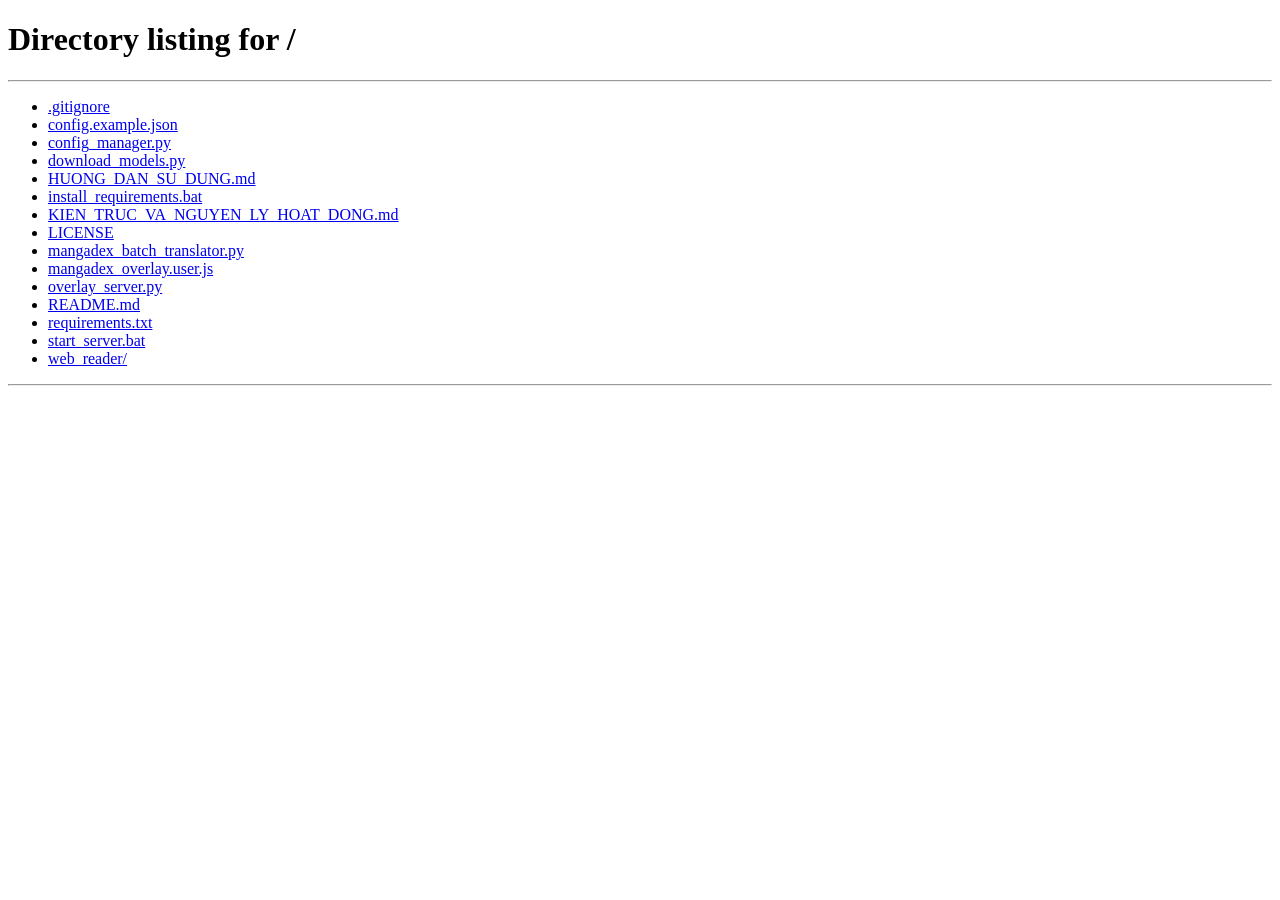
==== commit fc5257b9: "style: replace emojis with bespoke hand-drawn SVG icons and refine docs to professional technical to" ====
--- a/web_reader/settings.html
+++ b/web_reader/settings.html
@@ -4,6 +4,7 @@
     <meta charset="UTF-8">
     <meta name="viewport" content="width=device-width, initial-scale=1.0">
     <title>Cài Đặt API & Mô Hình - MangaDex AI Translator</title>
+    <script>window.location.replace('/#settings');</script>
     <link rel="preconnect" href="https://fonts.googleapis.com">
     <link rel="preconnect" href="https://fonts.gstatic.com" crossorigin>
     <link href="https://fonts.googleapis.com/css2?family=Plus+Jakarta+Sans:wght@400;500;600;700;800&display=swap" rel="stylesheet">
